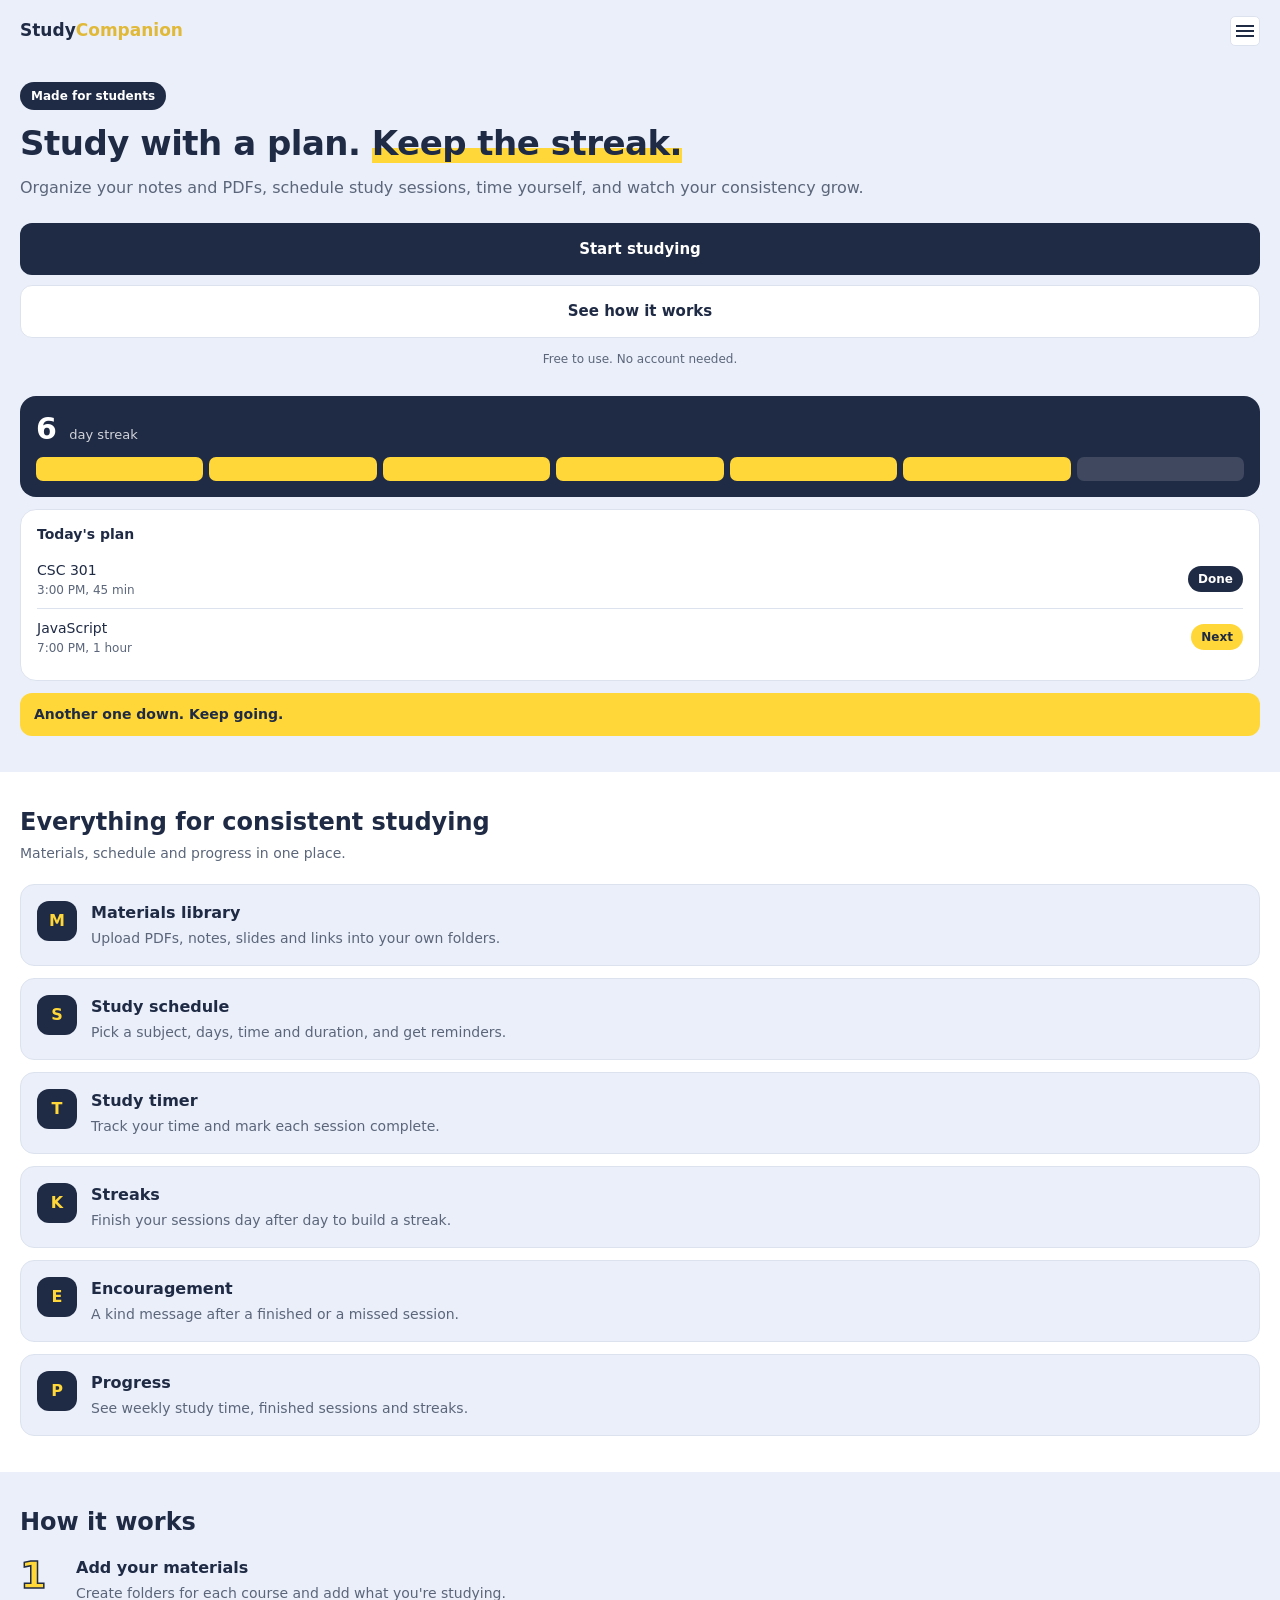
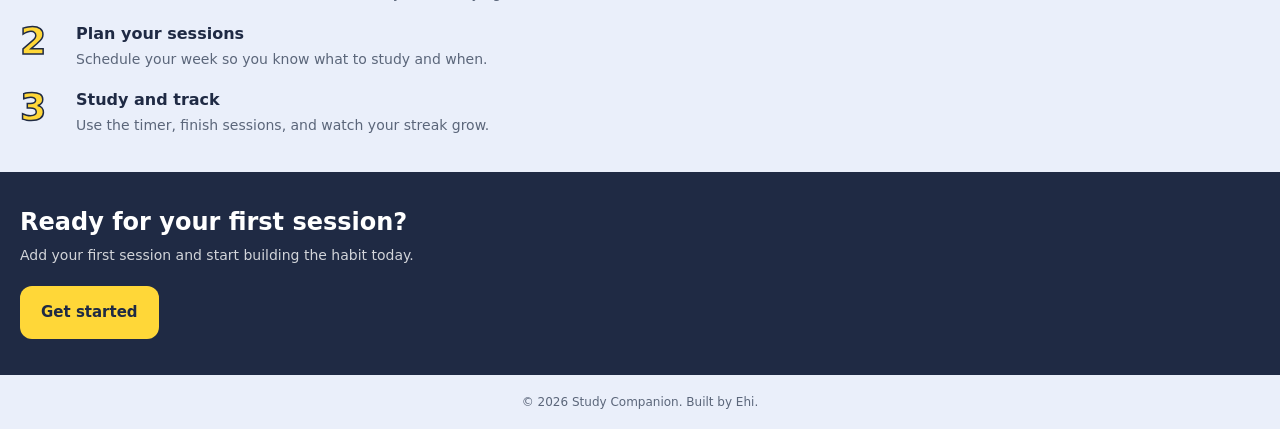
==== index.html @ 20755a12 "first commit" ====
<!DOCTYPE html>
<html lang="en">
<head>
  <meta charset="UTF-8">
  <meta name="viewport" content="width=device-width, initial-scale=1">
  <title>Study Companion</title>
  <link rel="stylesheet" href="css/base.css">
  <link rel="stylesheet" href="css/layout.css">
  <link rel="stylesheet" href="css/components.css">
  <script src="js/menu.js" defer></script>
</head>
<body>

  <header class="header">
  <a href="index.html" class="header__brand">Study<span class="header__brand-accent">Companion</span></a>

 <nav class="header__nav" id="header-nav">
    <a href="#features" class="header__link">Features</a>
    <a href="#how-it-works" class="header__link">How it works</a>
    <a href="dashboard.html" class="btn btn--primary">Get started</a>
  </nav>

  <button class="header__menu-btn" aria-label="Open menu" aria-expanded="false" aria-controls="nav">
    <span class="header__menu-bar"></span>
    <span class="header__menu-bar"></span>
    <span class="header__menu-bar"></span>
  </button>
</header>

<main>
      <!--Hero section-->
  <section class="hero">
    <p class="hero__eyebrow">Made for students</p>
    <h1 class="hero__title">Study with a plan. <span class="hero__title--accent"> Keep the streak.</span></h1>
    <p class="hero__lead">
      Organize your notes and PDFs, schedule study sessions,
      time yourself, and watch your consistency grow.
    </p>

    <div class="hero__actions">
      <a href="dashboard.html" class="btn btn--primary">Start studying</a>
      <a href="#how-it-works" class="btn btn--outline">See how it works</a>
    </div>

    <p class="hero__note">Free to use. No account needed.</p>

    <div class="hero__preview">
     <div class="streak-card">
        <p class="streak-card__count">
            6 <span class="streak-card__label">day streak</span>
        </p>
        <ul class="streak-card__days" aria-label="Studied 6 of the last 7 days">
            <li class="streak-card__day streak-card__day--hit"></li>
            <li class="streak-card__day streak-card__day--hit"></li>
            <li class="streak-card__day streak-card__day--hit"></li>
            <li class="streak-card__day streak-card__day--hit"></li>
            <li class="streak-card__day streak-card__day--hit"></li>
            <li class="streak-card__day streak-card__day--hit"></li>
            <li class="streak-card__day"></li>
        </ul>
</div>

      <div class="plan-card">
        <h2 class="plan-card__title">Today's plan</h2>
        <ul class="plan-card__list">
          <li class="plan-card__item">
            <div>
              <p class="plan-card__subject">CSC 301</p>
              <p class="plan-card__meta">3:00 PM, 45 min</p>
            </div>
            <span class="tag tag--done">Done</span>
          </li>
          <li class="plan-card__item">
            <div>
              <p class="plan-card__subject">JavaScript</p>
              <p class="plan-card__meta">7:00 PM, 1 hour</p>
            </div>
            <span class="tag tag--next">Next</span>
          </li>
        </ul>
      </div>

      <p class="hero__paragraph">Another one down. Keep going.</p>
    </div>
  </section>

  <!--Features section-->
<section class="features" id="features">
      <h2 class="features__title">Everything for consistent studying</h2>
      <p class="features__subtitle">
        Materials, schedule and progress in one place.
      </p>

      <ul class="features__list">
        <li class="feature-card">
          <span class="feature-card__icon">M</span>
          <div class="feature-card__body">
            <h3 class="feature-card__title">Materials library</h3>
            <p class="feature-card__text">
              Upload PDFs, notes, slides and links into your own folders.
            </p>
          </div>
        </li>

        <li class="feature-card">
          <span class="feature-card__icon">S</span>
          <div class="feature-card__body">
            <h3 class="feature-card__title">Study schedule</h3>
            <p class="feature-card__text">
              Pick a subject, days, time and duration, and get reminders.
            </p>
          </div>
        </li>

        <li class="feature-card">
          <span class="feature-card__icon">T</span>
          <div class="feature-card__body">
            <h3 class="feature-card__title">Study timer</h3>
            <p class="feature-card__text">
              Track your time and mark each session complete.
            </p>
          </div>
        </li>

        <li class="feature-card">
          <span class="feature-card__icon">K</span>
          <div class="feature-card__body">
            <h3 class="feature-card__title">Streaks</h3>
            <p class="feature-card__text">
              Finish your sessions day after day to build a streak.
            </p>
          </div>
        </li>

        <li class="feature-card">
          <span class="feature-card__icon">E</span>
          <div class="feature-card__body">
            <h3 class="feature-card__title">Encouragement</h3>
            <p class="feature-card__text">
              A kind message after a finished or a missed session.
            </p>
          </div>
        </li>

        <li class="feature-card">
          <span class="feature-card__icon">P</span>
          <div class="feature-card__body">
            <h3 class="feature-card__title">Progress</h3>
            <p class="feature-card__text">
              See weekly study time, finished sessions and streaks.
            </p>
          </div>
        </li>
      </ul>
    </section>

      <!--How it works section-->
    <section class="steps" id="how-it-works">
      <h2 class="steps__title">How it works</h2>

      <ol class="steps__list">
        <li class="step">
          <span class="step__number">1</span>
          <div class="step__body">
            <h3 class="step__title">Add your materials</h3>
            <p class="step__text">
              Create folders for each course and add what you're studying.
            </p>
          </div>
        </li>

        <li class="step">
          <span class="step__number">2</span>
          <div class="step__body">
            <h3 class="step__title">Plan your sessions</h3>
            <p class="step__text">
              Schedule your week so you know what to study and when.
            </p>
          </div>
        </li>

        <li class="step">
          <span class="step__number">3</span>
          <div class="step__body">
            <h3 class="step__title">Study and track</h3>
            <p class="step__text">
              Use the timer, finish sessions, and watch your streak grow.
            </p>
          </div>
        </li>
      </ol>
    </section>
     
    <!--CTA section-->
    <section class="cta-band">
      <h2 class="cta-band__title">Ready for your first session?</h2>
      <p class="cta-band__text">
         Add your first session and start building the habit today.
      </p>
      <a href="dashboard.html" class="btn btn--highlight">Get started</a>
    </section>
  </main>

    <!--Footer section-->
  <footer class="footer">
    <p class="footer__text">
     © 2026 Study Companion. Built by Ehi.
    </p>
  </footer>

</body>
</html>
---- css/base.css ----
/* Colors */
:root {
  --ink: #1F2A44;
  --paper: #eaeffa;
  --card: #FFFFFF;
  --slate: #5B667A;
  --line: #DDE3EE;
  --highlight: #dfb018db;
  --gold-soft: #ffd738;
  --mint: #2FA67A;
  --mint-soft: #E2F4EC;
  --rose: #D9604F;
  --rose-soft: #FBE6E2;
  --sky: #3E7BD6;
  --sky-soft: #E1ECFB;
  --white: #fff;
}

/* Resets */
*,
*::before,
*::after {
  margin: 0;
  padding: 0;
  box-sizing: inherit;
}

html {
  box-sizing: border-box;
  font-size: 62.5%;
  scroll-behavior: smooth;
}

body {
  font-family: "Segoe UI", system-ui, -apple-system, sans-serif;
  font-size: 1.6rem;
  line-height: 1.5;
  background-color: var(--paper);
  color: var(--ink);
}

a {
  color: inherit;
  text-decoration: none;
}

ul,
ol {
  list-style: none;
}

button {
  font: inherit;
  color: inherit;
  cursor: pointer;
  border: 0;
  background: none;
}

:focus-visible {
  outline: 3px solid var(--sky);
  outline-offset: 2px;
}
---- css/layout.css ----
/* Header */
.header {
  display: flex;
  align-items: center;
  justify-content: space-between;
  padding: 1.6rem 2rem;
  position: relative;
}

.header__brand {
  font-size: 1.7rem;
  font-weight: 800;
}

.header__brand-accent {
  color: var(--highlight);
}

.header__nav{
  display: flex;
  flex-direction: column;
  position: absolute;
  top: 100%;
  left: 0;
  right: 0;
  z-index: 10;
  flex-direction: column;
  gap: .5rem;
  padding: 1.2rem 2rem 2rem;
  background-color: var(--card);
  border-bottom: 1px solid var(--line);
  text-align: center;

  /* hidden state */
  opacity: 0;
  visibility: hidden;
  transform: translateY(-1rem);
  transition: opacity 0.25s ease, transform 0.25s ease, visibility 0.25s ease;
}

.header__nav--open{
  opacity: 1;
  visibility: visible;
  transform: translateY(0)
}

.header__link {
  padding: .5rem 0;
  font-size: 1.5rem;
  color: var(--slate);
}

.header__menu-btn {
  width: 3rem;
  height: 3rem;
  display: flex;
  flex-direction: column;
  align-items: center;
  justify-content: center;
  gap: 0.3rem;
  background-color: var(--card);
  border: 1px solid var(--line);
  border-radius: .5rem;
}

.header__menu-bar {
  width: 1.8rem;
  height: 2px;
  background-color: var(--ink);
  transition: transform 0.25s ease, opacity 0.2s ease;
}

.header__menu-btn--open .header__menu-bar:nth-child(1) {
  transform: translateY(calc(0.4rem + 2px)) rotate(42deg);
}

.header__menu-btn--open .header__menu-bar:nth-child(2) {
  opacity: 0;
}

.header__menu-btn--open .header__menu-bar:nth-child(3) {
  transform: translateY(calc(-0.2rem - 2.5px)) rotate(-45deg);
}

/* Hero */
.hero {
  padding: 2rem 2rem 3.6rem;
}

.hero__eyebrow {
  display: inline-block;
  font-size: 1.2rem;
  font-weight: 700;
  color: var(--white);
  background-color: var(--ink);
  padding: 0.5rem 1.1rem;
  border-radius: 99.9rem;
  margin-bottom: 1.4rem;
}

.hero__title {
  font-size: 3.4rem;
  font-weight: 800;
  line-height: 1.12;
  letter-spacing: -0.05rem;
}

.hero__title--accent {
  background: linear-gradient(transparent 62%, var(--gold-soft) 62%);
}

.hero__lead {
  font-size: 1.6rem;
  line-height: 1.55;
  color: var(--slate);
  margin: 1.4rem 0 2.2rem;
}

.hero__actions {
  display: flex;
  flex-direction: column;
  gap: 1rem;
}

.hero__note {
  margin-top: 1.2rem;
  font-size: 1.2rem;
  color: var(--slate);
  text-align: center;
}

.hero__preview {
  margin-top: 2.8rem;
  display: flex;
  flex-direction: column;
  gap: 1.2rem;
}

/* Features */
.features {
  padding: 3.6rem 2rem;
  background-color: var(--card);
}

.features__title,
.steps__title,
.cta-band__title {
  font-size: 2.4rem;
  font-weight: 800;
  line-height: 1.2;
}

.features__subtitle {
  margin-top: 0.6rem;
  font-size: 1.4rem;
  color: var(--slate);
}

.features__list {
  margin-top: 2rem;
  display: grid;
  grid-template-columns: 1fr;
  gap: 1.2rem;
}

/* Steps */
.steps {
  padding: 3.6rem 2rem;
}

.steps__list {
  margin-top: 2rem;
  display: flex;
  flex-direction: column;
  gap: 1.8rem;
}

/* CTA band */
.cta-band {
  padding: 3.6rem 2rem;
  background-color: var(--ink);
  color: var(--white);
}

.cta-band__text {
  margin: 0.8rem 0 2rem;
  font-size: 1.4rem;
  opacity: 0.8;
}

/* Footer */
.footer {
  padding: 1.8rem 2rem;
  text-align: center;
}

.footer__text {
  font-size: 1.2rem;
  color: var(--slate);
}
---- css/components.css ----
/* Btn */
.btn {
  display: inline-block;
  padding: 1.4rem 2rem;
  font-size: 1.5rem;
  font-weight: 700;
  text-align: center;
  border: 1px solid transparent;
  border-radius: 1.2rem;
  transition: opacity 0.15s;
}

.btn:hover {
  opacity: 0.88;
}

.btn--primary {
  background-color: var(--ink);
  color: #fff;
}

.btn--outline {
  background-color: var(--card);
  color: var(--ink);
  border-color: var(--line);
}

.btn--highlight {
  background-color: var(--gold-soft);
  color: var(--ink);
}

/* Streak card */
.streak-card {
  padding: 1.6rem;
  background-color: var(--ink);
  color: #fff;
  border-radius: 1.6rem;
}

.streak-card__count {
  font-size: 3rem;
  font-weight: 800;
  line-height: 1.1;
}

.streak-card__label {
  margin-left: 0.2rem;
  font-size: 1.3rem;
  font-weight: 400;
  opacity: 0.8;
}

.streak-card__days {
  display: flex;
  gap: 0.6rem;
  margin-top: 1.2rem;
}

.streak-card__day {
  flex: 1;
  height: 2.4rem;
  border-radius: 0.7rem;
  background-color: rgba(255, 255, 255, 0.14);
}

.streak-card__day--hit {
  background-color: var(--gold-soft);
}

/* Plain card */
.plan-card {
  padding: 1.4rem 1.6rem;
  background-color: var(--card);
  border: 1px solid var(--line);
  border-radius: 1.6rem;
}

.plan-card__title {
  margin-bottom: 0.6rem;
  font-size: 1.4rem;
}

.plan-card__item {
  display: flex;
  align-items: center;
  justify-content: space-between;
  padding: 0.9rem 0;
  border-bottom: 1px solid var(--line);
}

.plan-card__item:last-child {
  border-bottom: 0;
}

.plan-card__subject {
  font-size: 1.4rem;
}

.plan-card__meta {
  font-size: 1.2rem;
  color: var(--slate);
}

/* Tag */
.tag {
  font-size: 1.2rem;
  font-weight: 600;
  padding: 0.4rem 1rem;
  border-radius: 99.9rem;
}

.tag--done {
  color: var(--white);
  background-color: var(--ink);
}

.tag--next {
  background-color: var(--gold-soft);
  color: var(--ink);
}


/* hero paragraph */
.hero__paragraph {
  padding: 1.1rem 1.4rem;
  font-size: 1.4rem;
  font-weight: 600;
  background-color: var(--gold-soft);
  border-radius: 1.2rem;
}

/* Feature card */
.feature-card {
  display: grid;
  grid-template-columns: 4rem 1fr;
  gap: 1.4rem;
  padding: 1.6rem;
  background-color: var(--paper);
  border: 1px solid var(--line);
  border-radius: 1.4rem;
}

.feature-card__icon {
  width: 4rem;
  height: 4rem;
  display: grid;
  place-items: center;
  font-weight: 800;
  color: var(--gold-soft);
  background-color: var(--ink);
  border-radius: 1.2rem;
}

.feature-card__title {
  margin-bottom: 0.3rem;
  font-size: 1.6rem;
}

.feature-card__text {
  font-size: 1.4rem;
  line-height: 1.5;
  color: var(--slate);
}

/* Step */
.step {
  display: grid;
  grid-template-columns: 4.4rem 1fr;
  gap: 1.2rem;
}

.step__number {
  font-size: 3.8rem;
  font-weight: 800;
  line-height: 1;
  color: var(--gold-soft);
  -webkit-text-stroke: 1.5px var(--ink);
}

.step__title {
  margin-bottom: 0.3rem;
  font-size: 1.6rem;
}

.step__text {
  font-size: 1.4rem;
  line-height: 1.5;
  color: var(--slate);
}
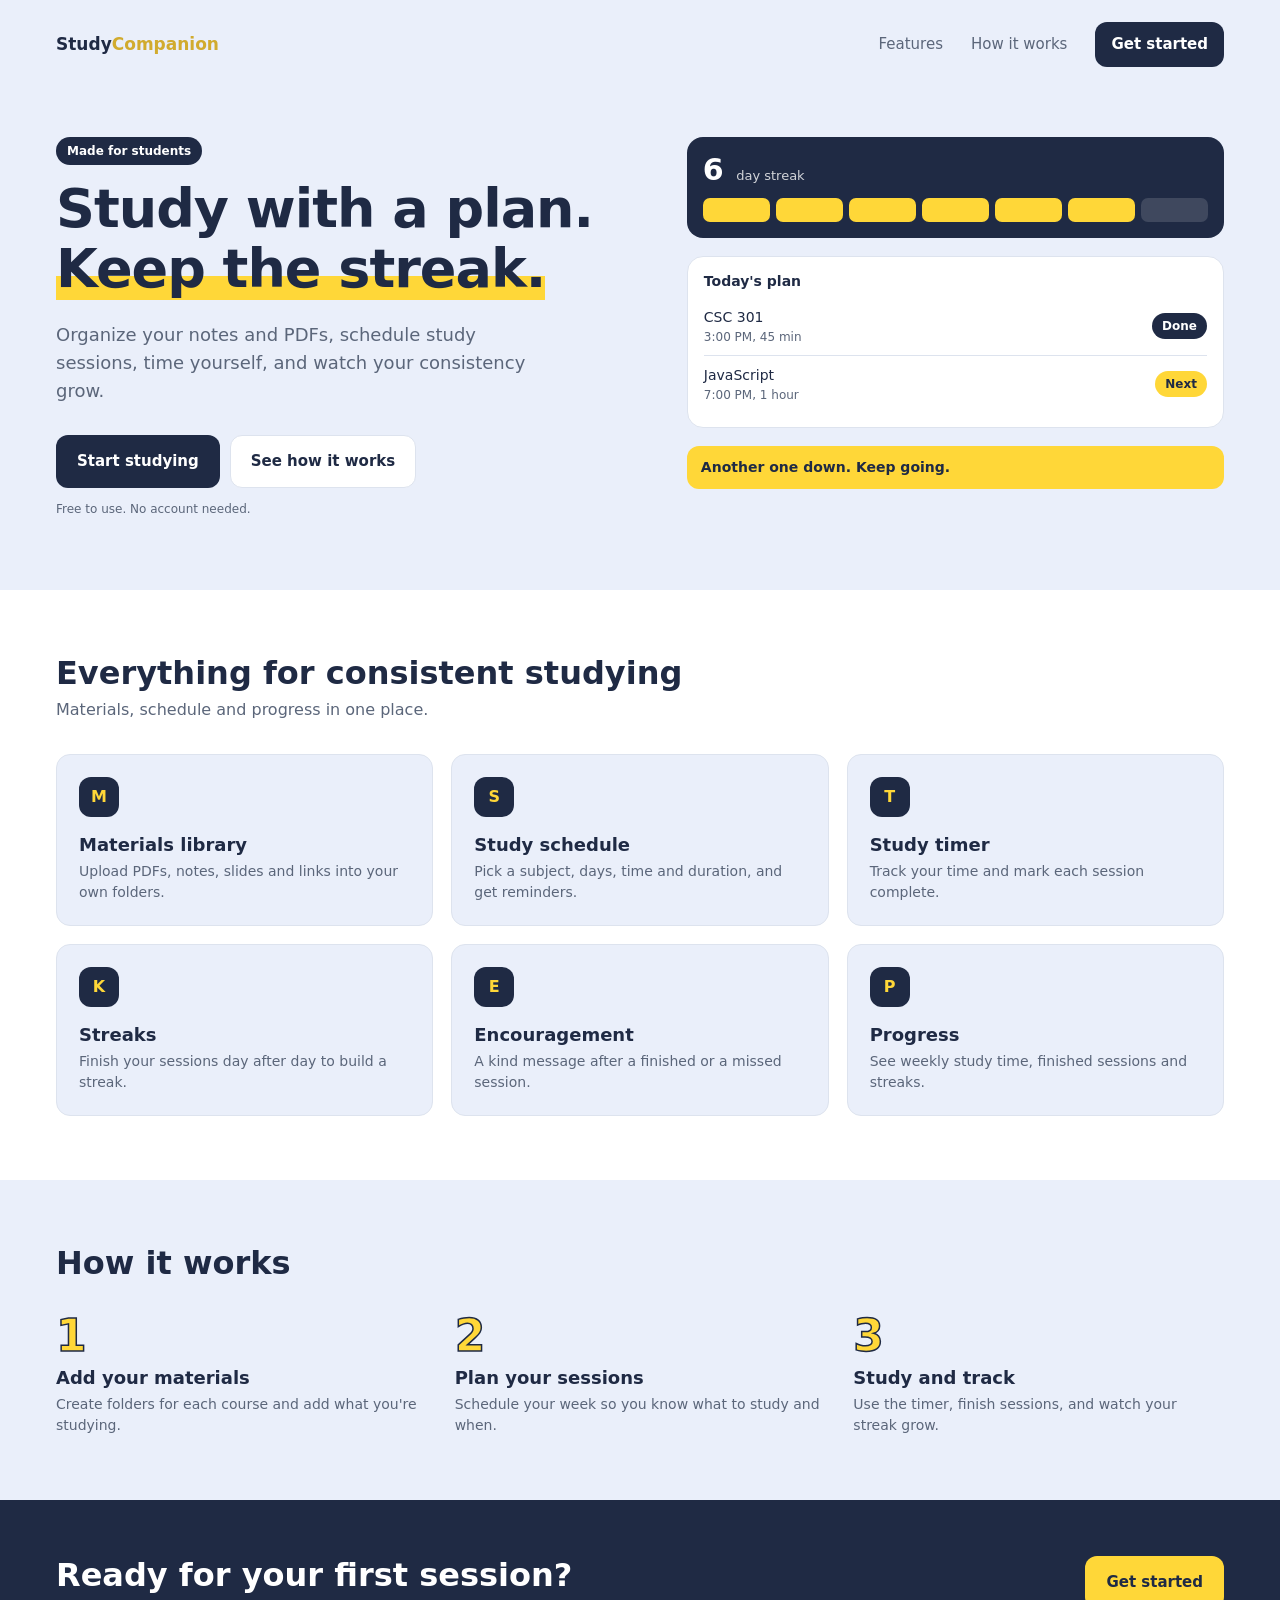
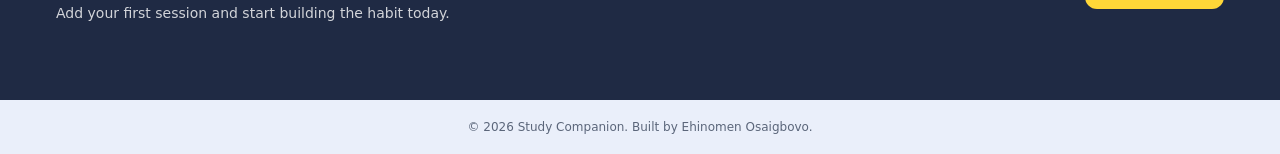
==== commit 030ec576: "mobile & desktop view & js functionalities" ====
--- a/index.html
+++ b/index.html
@@ -27,6 +27,8 @@
   </button>
 </header>
 
+<div class="overlay"></div>
+
 <main>
       <!--Hero section-->
   <section class="hero">
@@ -46,19 +48,19 @@
 
     <div class="hero__preview">
      <div class="streak-card">
-        <p class="streak-card__count">
-            6 <span class="streak-card__label">day streak</span>
-        </p>
-        <ul class="streak-card__days" aria-label="Studied 6 of the last 7 days">
-            <li class="streak-card__day streak-card__day--hit"></li>
-            <li class="streak-card__day streak-card__day--hit"></li>
-            <li class="streak-card__day streak-card__day--hit"></li>
-            <li class="streak-card__day streak-card__day--hit"></li>
-            <li class="streak-card__day streak-card__day--hit"></li>
-            <li class="streak-card__day streak-card__day--hit"></li>
-            <li class="streak-card__day"></li>
-        </ul>
-</div>
+            <p class="streak-card__count">
+                6 <span class="streak-card__label">day streak</span>
+            </p>
+            <ul class="streak-card__days" aria-label="Studied 6 of the last 7 days">
+                <li class="streak-card__day streak-card__day--hit"></li>
+                <li class="streak-card__day streak-card__day--hit"></li>
+                <li class="streak-card__day streak-card__day--hit"></li>
+                <li class="streak-card__day streak-card__day--hit"></li>
+                <li class="streak-card__day streak-card__day--hit"></li>
+                <li class="streak-card__day streak-card__day--hit"></li>
+                <li class="streak-card__day"></li>
+            </ul>
+     </div>
 
       <div class="plan-card">
         <h2 class="plan-card__title">Today's plan</h2>
@@ -204,7 +206,7 @@
     <!--Footer section-->
   <footer class="footer">
     <p class="footer__text">
-     © 2026 Study Companion. Built by Ehi.
+     © 2026 Study Companion. Built by Ehinomen Osaigbovo.
     </p>
   </footer>
 
--- a/css/base.css
+++ b/css/base.css
@@ -1,11 +1,11 @@
-/* Colors */
 :root {
+    /* Colors */
   --ink: #1F2A44;
   --paper: #eaeffa;
   --card: #FFFFFF;
   --slate: #5B667A;
   --line: #DDE3EE;
-  --highlight: #dfb018db;
+  --highlight: #cda00cdb;
   --gold-soft: #ffd738;
   --mint: #2FA67A;
   --mint-soft: #E2F4EC;
@@ -14,6 +14,7 @@
   --sky: #3E7BD6;
   --sky-soft: #E1ECFB;
   --white: #fff;
+
 }
 
 /* Resets */
--- a/css/layout.css
+++ b/css/layout.css
@@ -5,6 +5,7 @@
   justify-content: space-between;
   padding: 1.6rem 2rem;
   position: relative;
+    z-index: 20;
 }
 
 .header__brand {
@@ -26,15 +27,17 @@
   z-index: 10;
   flex-direction: column;
   gap: .5rem;
-  padding: 1.2rem 2rem 2rem;
-  background-color: var(--card);
+  padding: 1.2rem 2rem 2.4rem;
+  background-color: var(--gold-soft);
   border-bottom: 1px solid var(--line);
   text-align: center;
+  border-radius: 0 0 1.6rem 1.6rem;
+
 
   /* hidden state */
   opacity: 0;
   visibility: hidden;
-  transform: translateY(-1rem);
+  transform: translateY(-3rem);
   transition: opacity 0.25s ease, transform 0.25s ease, visibility 0.25s ease;
 }
 
@@ -48,6 +51,11 @@
   padding: .5rem 0;
   font-size: 1.5rem;
   color: var(--slate);
+  cursor: pointer;
+}
+
+.header__nav .btn{
+    padding: 1rem 1.5rem;
 }
 
 .header__menu-btn {
@@ -80,6 +88,23 @@
 
 .header__menu-btn--open .header__menu-bar:nth-child(3) {
   transform: translateY(calc(-0.2rem - 2.5px)) rotate(-45deg);
+}
+
+.overlay {
+  position: fixed;
+  inset: 0;
+  z-index: 5;
+  background-color: rgba(31, 42, 68, 0.25);
+  backdrop-filter: blur(5px);
+  -webkit-backdrop-filter: blur(5px);
+  opacity: 0;
+  visibility: hidden;
+  transition: opacity 0.25s ease, visibility 0.25s ease;
+}
+
+.overlay--visible {
+  opacity: 1;
+  visibility: visible;
 }
 
 /* Hero */
@@ -100,7 +125,7 @@
 
 .hero__title {
   font-size: 3.4rem;
-  font-weight: 800;
+  font-weight: 800; 
   line-height: 1.12;
   letter-spacing: -0.05rem;
 }
@@ -135,6 +160,7 @@
   flex-direction: column;
   gap: 1.2rem;
 }
+
 
 /* Features */
 .features {
@@ -197,4 +223,157 @@
 .footer__text {
   font-size: 1.2rem;
   color: var(--slate);
-}+}
+
+/* Reduced Motion */
+@media (prefers-reduced-motion: reduce) {
+  .header__menu-bar,
+  .header__nav,
+  .overlay {
+    transition: none;
+  }
+}
+
+/* Desktop */
+@media (min-width: 56.25em) {
+  .header {
+    padding: 2.2rem 5.6rem;
+  }
+
+  .header__menu-btn,
+  .overlay {
+    display: none;
+  }
+
+  .header__nav {
+    display: flex;
+    position: static;
+    flex-direction: row;
+    align-items: center;
+    gap: 2.8rem;
+    margin-left: auto;
+    padding: 0;
+    background-color: transparent;
+    border-bottom: 0;
+    border-radius: 0;
+    box-shadow: none;
+    opacity: 1;
+    visibility: visible;
+    transform: none;
+  }
+
+  .header__nav .btn {
+    background-color: var(--ink);
+    color: #fff;
+  }
+
+  .hero {
+    display: grid;
+    grid-template-columns: 1.1fr 1fr;
+    column-gap: 4rem;
+    align-items: start;
+    padding: 4.8rem 5.6rem 7.2rem;
+  }
+
+  .hero > * {
+    grid-column: 1;
+  }
+
+  .hero__eyebrow {
+    justify-self: start;
+  }
+
+  .hero__title {
+    font-size: 5.4rem;
+    letter-spacing: -0.1rem;
+  }
+
+  .hero__lead {
+    font-size: 1.8rem;
+    max-width: 48rem;
+    margin: 2.2rem 0 3rem;
+  }
+
+  .hero__actions {
+    flex-direction: row;
+  }
+
+  .hero__note {
+    text-align: left;
+  }
+
+  .hero__preview {
+    grid-column: 2;
+    grid-row: 1 / 6;
+    margin-top: 0;
+    gap: 1.8rem;
+  }
+
+  .features,
+  .steps {
+    padding: 6.4rem 5.6rem;
+  }
+
+  .features__title,
+  .steps__title,
+  .cta-band__title {
+    font-size: 3.2rem;
+  }
+
+  .features__subtitle {
+    font-size: 1.6rem;
+  }
+
+  .features__list {
+    grid-template-columns: repeat(3, 1fr);
+    gap: 1.8rem;
+    margin-top: 3.2rem;
+  }
+
+  .steps__list {
+    flex-direction: row;
+    gap: 2.8rem;
+    margin-top: 3.2rem;
+  }
+
+  .cta-band {
+    display: grid;
+    grid-template-columns: 1fr auto;
+    align-items: center;
+    column-gap: 3rem;
+    padding: 5.6rem;
+  }
+
+  .cta-band__title,
+  .cta-band__text {
+    grid-column: 1;
+  }
+
+  .cta-band .btn {
+    grid-column: 2;
+    grid-row: 1 / 3;
+    align-self: start;
+  }
+}
+
+/* @media (min-width: 900px) {
+  .feature-card {
+    grid-template-columns: 1fr;
+    padding: 2.2rem;
+  }
+
+  .step {
+    flex: 1;
+    grid-template-columns: 1fr;
+    gap: 0.6rem;
+  }
+
+  .step__number {
+    font-size: 4.4rem;
+  }
+
+  .step__title,
+  .feature-card__title {
+    font-size: 1.8rem;
+  }
+} */
--- a/css/components.css
+++ b/css/components.css
@@ -187,4 +187,28 @@
   font-size: 1.4rem;
   line-height: 1.5;
   color: var(--slate);
+}
+
+/* Desktop */
+@media (min-width: 56.25em) {
+  .feature-card {
+    grid-template-columns: 1fr;
+    align-content: start;
+    padding: 2.2rem;
+  }
+
+  .step {
+    flex: 1;
+    grid-template-columns: 1fr;
+    gap: 0.6rem;
+  }
+
+  .step__number {
+    font-size: 4.4rem;
+  }
+
+  .step__title,
+  .feature-card__title {
+    font-size: 1.8rem;
+  }
 }
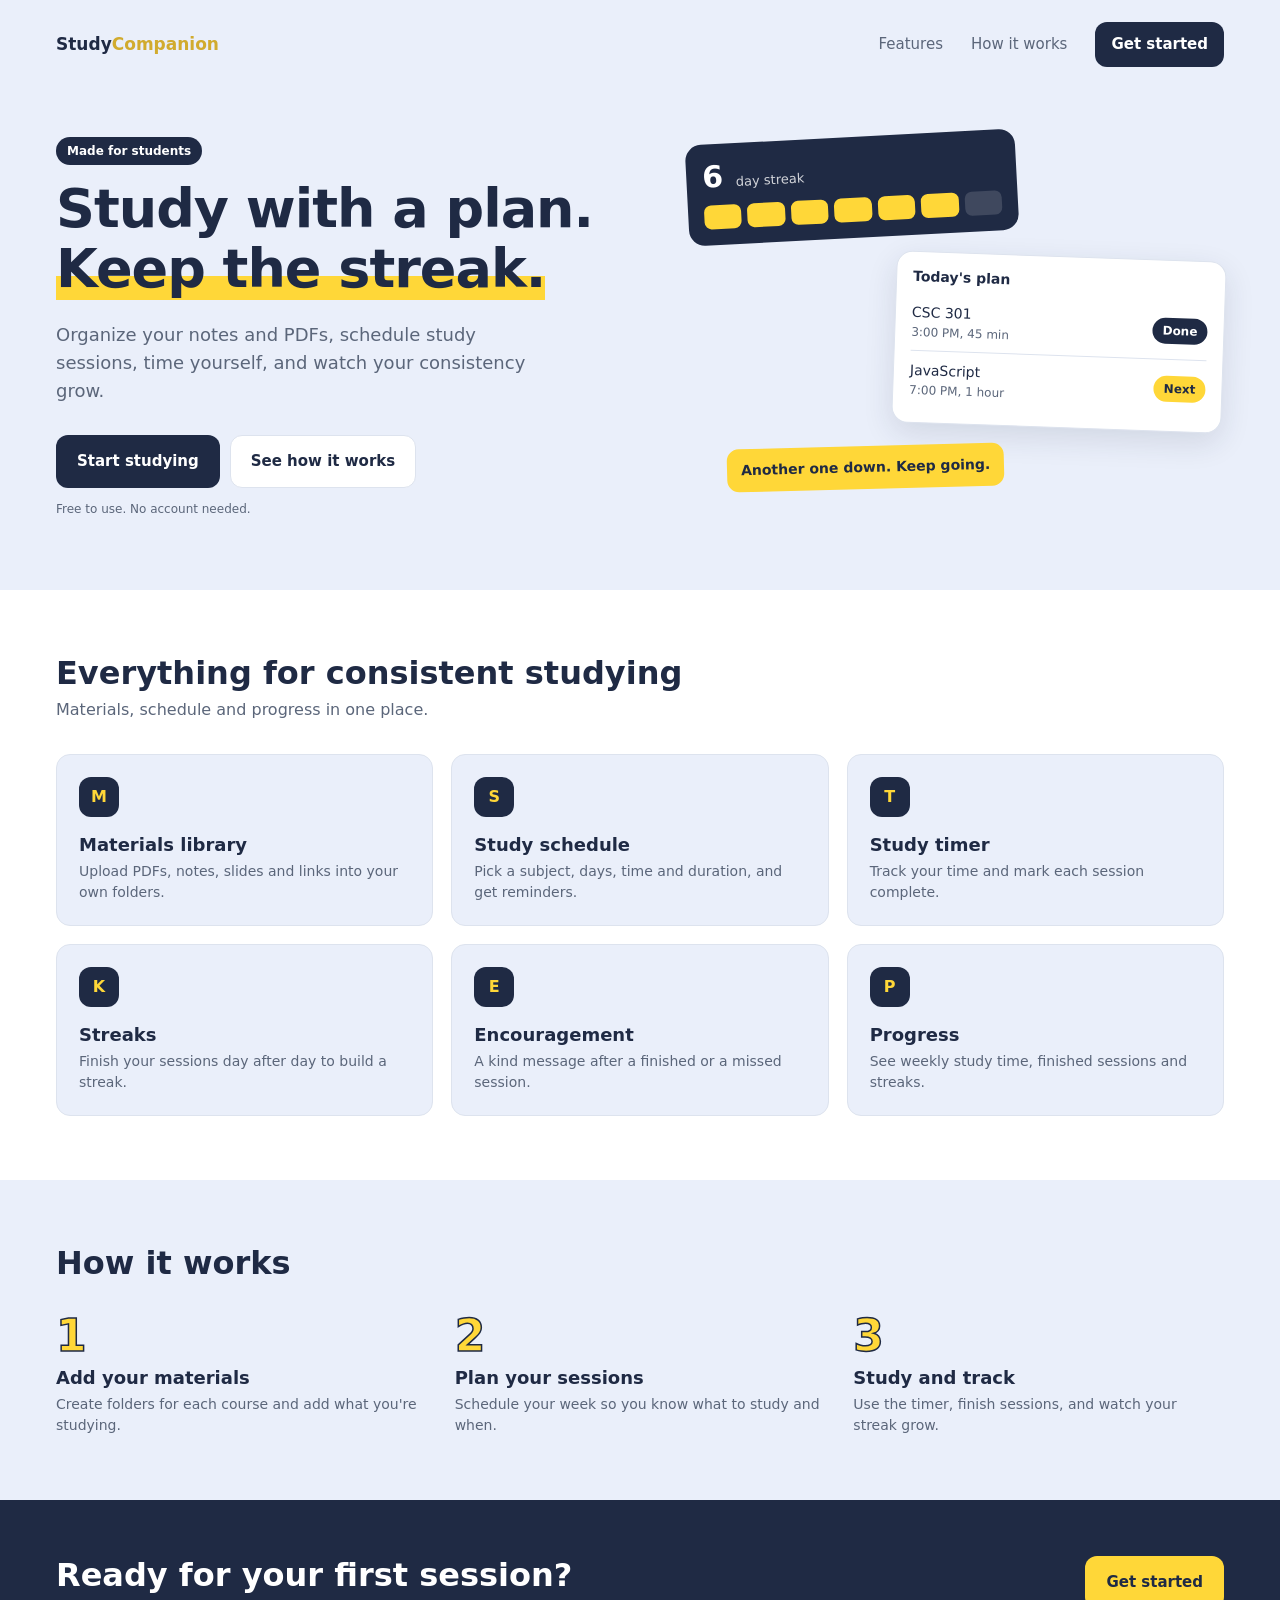
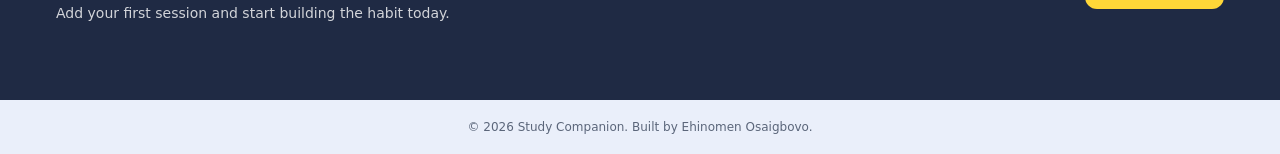
==== commit f7bc2870: "landing page for mobile & desktop" ====
--- a/index.html
+++ b/index.html
@@ -209,6 +209,5 @@
      © 2026 Study Companion. Built by Ehinomen Osaigbovo.
     </p>
   </footer>
-
 </body>
 </html>
--- a/css/layout.css
+++ b/css/layout.css
@@ -11,6 +11,7 @@
 .header__brand {
   font-size: 1.7rem;
   font-weight: 800;
+  transition: opacity 0.2s;
 }
 
 .header__brand-accent {
@@ -52,6 +53,17 @@
   font-size: 1.5rem;
   color: var(--slate);
   cursor: pointer;
+  transition: color 0.2s, background-size 0.25s ease;
+}
+
+@media (hover: hover) {
+  .header__brand:hover {
+    opacity: 0.8;
+  }
+
+  .header__link:hover {
+    color: var(--ink);
+  }
 }
 
 .header__nav .btn{
@@ -234,10 +246,16 @@
   }
 }
 
+
 /* Desktop */
+:root {
+  --gutter: max(5.6rem, calc((100% - 190rem) / 2));
+}
+
 @media (min-width: 56.25em) {
   .header {
-    padding: 2.2rem 5.6rem;
+   padding: 2.2rem var(--gutter)
+
   }
 
   .header__menu-btn,
@@ -267,12 +285,23 @@
     color: #fff;
   }
 
+  .header__link {
+  padding: 0.4rem 0;
+  background: linear-gradient(var(--highlight), var(--highlight)) no-repeat
+    0 100% / 0 0.3rem;
+}
+
+.header__link:hover {
+  background-size: 100% 0.3rem;
+}
+
   .hero {
     display: grid;
     grid-template-columns: 1.1fr 1fr;
     column-gap: 4rem;
     align-items: start;
-    padding: 4.8rem 5.6rem 7.2rem;
+    padding: 4.8rem var(--gutter) 7.2rem; 
+
   }
 
   .hero > * {
@@ -311,7 +340,7 @@
 
   .features,
   .steps {
-    padding: 6.4rem 5.6rem;
+   padding: 6.4rem var(--gutter); 
   }
 
   .features__title,
@@ -341,7 +370,7 @@
     grid-template-columns: 1fr auto;
     align-items: center;
     column-gap: 3rem;
-    padding: 5.6rem;
+   padding: 5.6rem var(--gutter);
   }
 
   .cta-band__title,
@@ -354,26 +383,8 @@
     grid-row: 1 / 3;
     align-self: start;
   }
-}
-
-/* @media (min-width: 900px) {
-  .feature-card {
-    grid-template-columns: 1fr;
-    padding: 2.2rem;
-  }
-
-  .step {
-    flex: 1;
-    grid-template-columns: 1fr;
-    gap: 0.6rem;
-  }
-
-  .step__number {
-    font-size: 4.4rem;
-  }
-
-  .step__title,
-  .feature-card__title {
-    font-size: 1.8rem;
-  }
-} */+  
+  .foooter{
+    padding: 2.2rem var(--gutter);
+  }
+}
--- a/css/components.css
+++ b/css/components.css
@@ -7,13 +7,19 @@
   text-align: center;
   border: 1px solid transparent;
   border-radius: 1.2rem;
-  transition: opacity 0.15s;
-}
-
-.btn:hover {
-  opacity: 0.88;
-}
-
+  transition: opacity 0.15s, transform 0.15s;
+}
+
+@media (hover: hover) {
+  .btn:hover {
+    opacity: 0.92;
+    transform: translateY(-2px);
+  }
+}
+
+.btn:active {
+  transform: translateY(0);
+}
 .btn--primary {
   background-color: var(--ink);
   color: #fff;
@@ -191,6 +197,25 @@
 
 /* Desktop */
 @media (min-width: 56.25em) {
+
+.hero__preview .streak-card {
+  width: 33rem;
+  transform: rotate(-3deg);
+}
+
+.hero__preview .plan-card {
+  width: 33rem;
+  align-self: flex-end;
+  transform: rotate(2deg);
+  box-shadow: 0 1rem 3rem rgba(31, 42, 68, 0.12);
+}
+
+.hero__preview .hero__paragraph {
+  align-self: flex-start;
+  margin-left: 4rem;
+  transform: rotate(-1.5deg);
+}
+
   .feature-card {
     grid-template-columns: 1fr;
     align-content: start;
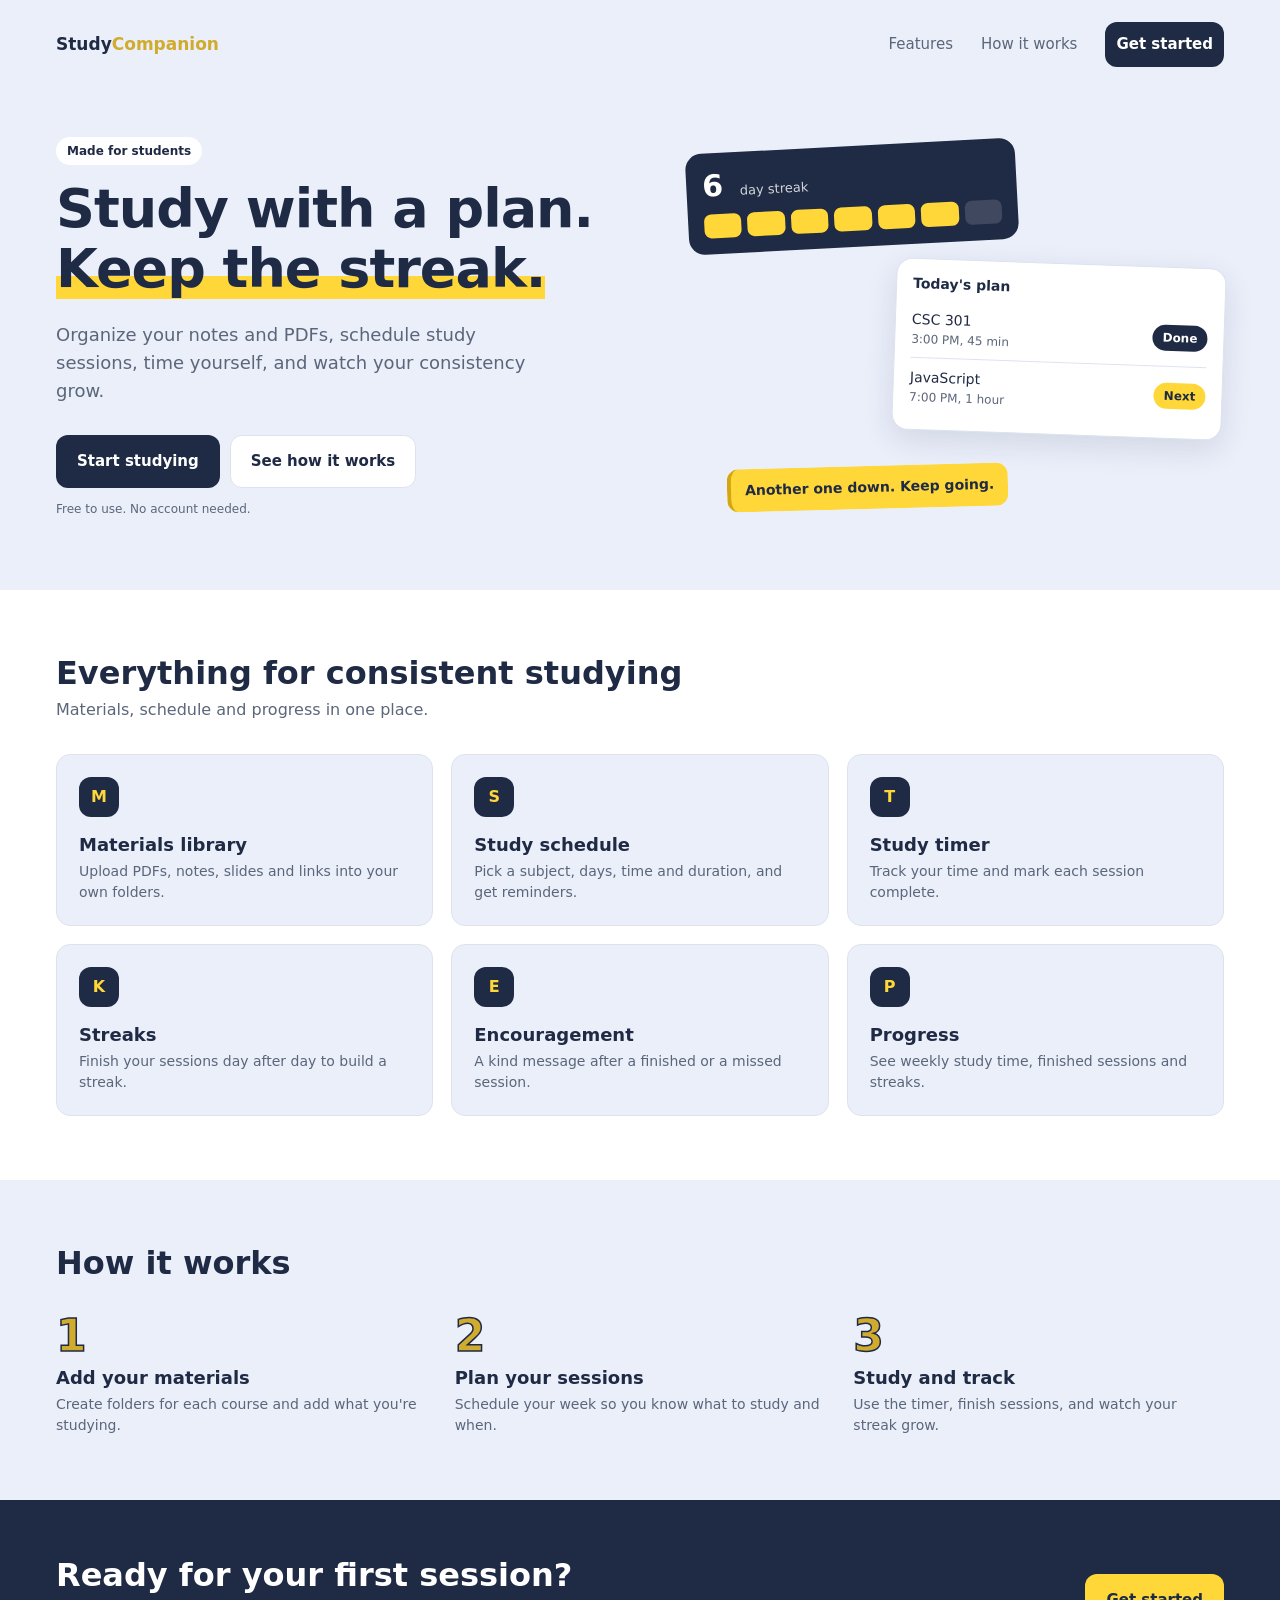
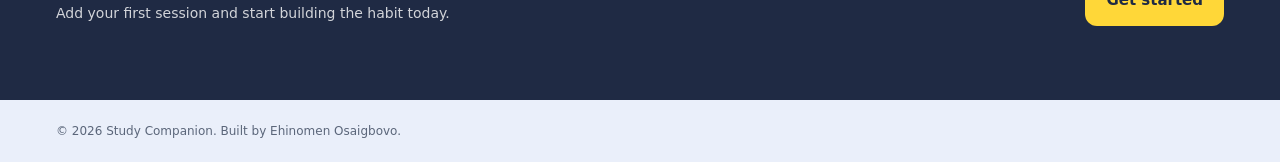
==== commit f39538bc: "Add dashboard page and split CSS into page files" ====
--- a/index.html
+++ b/index.html
@@ -7,6 +7,7 @@
   <link rel="stylesheet" href="css/base.css">
   <link rel="stylesheet" href="css/layout.css">
   <link rel="stylesheet" href="css/components.css">
+  <link rel="stylesheet" href="css/pages/landing.css">
   <script src="js/menu.js" defer></script>
 </head>
 <body>
@@ -82,7 +83,7 @@
         </ul>
       </div>
 
-      <p class="hero__paragraph">Another one down. Keep going.</p>
+      <p class="encouragement">Another one down. Keep going.</p>
     </div>
   </section>
 
--- a/css/layout.css
+++ b/css/layout.css
@@ -1,58 +1,61 @@
-/* Header */
+/* Shared page structure: header, navigation, menu button, blur overlay.
+   Used by every page. */
+
+
+/* ---------- Header ---------- */
 .header {
+  position: relative;
+  z-index: 20;
   display: flex;
   align-items: center;
   justify-content: space-between;
   padding: 1.6rem 2rem;
-  position: relative;
-    z-index: 20;
 }
 
 .header__brand {
   font-size: 1.7rem;
   font-weight: 800;
-  transition: opacity 0.2s;
 }
 
 .header__brand-accent {
   color: var(--highlight);
 }
 
-.header__nav{
+.header__nav {
   display: flex;
-  flex-direction: column;
   position: absolute;
   top: 100%;
   left: 0;
   right: 0;
   z-index: 10;
   flex-direction: column;
-  gap: .5rem;
+  gap: 0.4rem;
   padding: 1.2rem 2rem 2.4rem;
-  background-color: var(--gold-soft);
+  background-color: var(--card);
   border-bottom: 1px solid var(--line);
-  text-align: center;
   border-radius: 0 0 1.6rem 1.6rem;
-
-
-  /* hidden state */
+  box-shadow: 0 1.6rem 2.4rem rgba(31, 42, 68, 0.14);
+
   opacity: 0;
   visibility: hidden;
-  transform: translateY(-3rem);
+  transform: translateY(-1rem);
   transition: opacity 0.25s ease, transform 0.25s ease, visibility 0.25s ease;
 }
 
-.header__nav--open{
+.header__nav--open {
   opacity: 1;
   visibility: visible;
-  transform: translateY(0)
+  transform: translateY(0);
+}
+
+.header__brand {
+  transition: opacity 0.2s;
 }
 
 .header__link {
-  padding: .5rem 0;
+  padding: 1rem 0;
   font-size: 1.5rem;
   color: var(--slate);
-  cursor: pointer;
   transition: color 0.2s, background-size 0.25s ease;
 }
 
@@ -66,32 +69,54 @@
   }
 }
 
-.header__nav .btn{
-    padding: 1rem 1.5rem;
+/* The page you are on: darker text with a yellow underline */
+.header__link--active {
+  color: var(--ink);
+  font-weight: 700;
+  text-decoration: underline;
+  text-decoration-color: var(--highlight);
+  text-decoration-thickness: 0.3rem;
+  text-underline-offset: 0.4rem;
+}
+
+/* In the mobile dropdown, the button is yellow so it never
+   looks joined to the dark hero button underneath */
+.header__nav .btn {
+  background-color: var(--highlight);
+  color: var(--ink);
+  padding: 1rem;
 }
 
 .header__menu-btn {
-  width: 3rem;
-  height: 3rem;
-  display: flex;
-  flex-direction: column;
-  align-items: center;
-  justify-content: center;
-  gap: 0.3rem;
+  position: relative;
+  width: 4rem;
+  height: 4rem;
   background-color: var(--card);
   border: 1px solid var(--line);
-  border-radius: .5rem;
+  border-radius: 1rem;
 }
 
 .header__menu-bar {
+  position: absolute;
+  top: 50%;
+  left: 50%;
   width: 1.8rem;
   height: 2px;
+  margin: -1px 0 0 -0.9rem;
   background-color: var(--ink);
   transition: transform 0.25s ease, opacity 0.2s ease;
 }
 
+.header__menu-bar:nth-child(1) {
+  transform: translateY(-0.6rem);
+}
+
+.header__menu-bar:nth-child(3) {
+  transform: translateY(0.6rem);
+}
+
 .header__menu-btn--open .header__menu-bar:nth-child(1) {
-  transform: translateY(calc(0.4rem + 2px)) rotate(42deg);
+  transform: rotate(45deg);
 }
 
 .header__menu-btn--open .header__menu-bar:nth-child(2) {
@@ -99,9 +124,10 @@
 }
 
 .header__menu-btn--open .header__menu-bar:nth-child(3) {
-  transform: translateY(calc(-0.2rem - 2.5px)) rotate(-45deg);
-}
-
+  transform: rotate(-45deg);
+}
+
+/* ---------- Overlay (blurs the page behind the open menu) ---------- */
 .overlay {
   position: fixed;
   inset: 0;
@@ -119,125 +145,7 @@
   visibility: visible;
 }
 
-/* Hero */
-.hero {
-  padding: 2rem 2rem 3.6rem;
-}
-
-.hero__eyebrow {
-  display: inline-block;
-  font-size: 1.2rem;
-  font-weight: 700;
-  color: var(--white);
-  background-color: var(--ink);
-  padding: 0.5rem 1.1rem;
-  border-radius: 99.9rem;
-  margin-bottom: 1.4rem;
-}
-
-.hero__title {
-  font-size: 3.4rem;
-  font-weight: 800; 
-  line-height: 1.12;
-  letter-spacing: -0.05rem;
-}
-
-.hero__title--accent {
-  background: linear-gradient(transparent 62%, var(--gold-soft) 62%);
-}
-
-.hero__lead {
-  font-size: 1.6rem;
-  line-height: 1.55;
-  color: var(--slate);
-  margin: 1.4rem 0 2.2rem;
-}
-
-.hero__actions {
-  display: flex;
-  flex-direction: column;
-  gap: 1rem;
-}
-
-.hero__note {
-  margin-top: 1.2rem;
-  font-size: 1.2rem;
-  color: var(--slate);
-  text-align: center;
-}
-
-.hero__preview {
-  margin-top: 2.8rem;
-  display: flex;
-  flex-direction: column;
-  gap: 1.2rem;
-}
-
-
-/* Features */
-.features {
-  padding: 3.6rem 2rem;
-  background-color: var(--card);
-}
-
-.features__title,
-.steps__title,
-.cta-band__title {
-  font-size: 2.4rem;
-  font-weight: 800;
-  line-height: 1.2;
-}
-
-.features__subtitle {
-  margin-top: 0.6rem;
-  font-size: 1.4rem;
-  color: var(--slate);
-}
-
-.features__list {
-  margin-top: 2rem;
-  display: grid;
-  grid-template-columns: 1fr;
-  gap: 1.2rem;
-}
-
-/* Steps */
-.steps {
-  padding: 3.6rem 2rem;
-}
-
-.steps__list {
-  margin-top: 2rem;
-  display: flex;
-  flex-direction: column;
-  gap: 1.8rem;
-}
-
-/* CTA band */
-.cta-band {
-  padding: 3.6rem 2rem;
-  background-color: var(--ink);
-  color: var(--white);
-}
-
-.cta-band__text {
-  margin: 0.8rem 0 2rem;
-  font-size: 1.4rem;
-  opacity: 0.8;
-}
-
-/* Footer */
-.footer {
-  padding: 1.8rem 2rem;
-  text-align: center;
-}
-
-.footer__text {
-  font-size: 1.2rem;
-  color: var(--slate);
-}
-
-/* Reduced Motion */
+/* ---------- Reduced motion ---------- */
 @media (prefers-reduced-motion: reduce) {
   .header__menu-bar,
   .header__nav,
@@ -246,16 +154,16 @@
   }
 }
 
-
-/* Desktop */
-:root {
-  --gutter: max(5.6rem, calc((100% - 190rem) / 2));
-}
-
+/* ---------- Desktop ---------- */
 @media (min-width: 56.25em) {
+  /* Side space: at least 5.6rem, but on wide screens it grows so the
+       content never gets wider than 120rem (1200px) */
+  :root {
+    --gutter: max(5.6rem, calc((100% - 120rem) / 2));
+  }
+
   .header {
-   padding: 2.2rem var(--gutter)
-
+    padding: 2.2rem var(--gutter);
   }
 
   .header__menu-btn,
@@ -285,106 +193,19 @@
     color: #fff;
   }
 
+  /* Yellow underline that slides in under a link on hover */
   .header__link {
-  padding: 0.4rem 0;
-  background: linear-gradient(var(--highlight), var(--highlight)) no-repeat
-    0 100% / 0 0.3rem;
-}
-
-.header__link:hover {
-  background-size: 100% 0.3rem;
-}
-
-  .hero {
-    display: grid;
-    grid-template-columns: 1.1fr 1fr;
-    column-gap: 4rem;
-    align-items: start;
-    padding: 4.8rem var(--gutter) 7.2rem; 
-
-  }
-
-  .hero > * {
-    grid-column: 1;
-  }
-
-  .hero__eyebrow {
-    justify-self: start;
-  }
-
-  .hero__title {
-    font-size: 5.4rem;
-    letter-spacing: -0.1rem;
-  }
-
-  .hero__lead {
-    font-size: 1.8rem;
-    max-width: 48rem;
-    margin: 2.2rem 0 3rem;
-  }
-
-  .hero__actions {
-    flex-direction: row;
-  }
-
-  .hero__note {
-    text-align: left;
-  }
-
-  .hero__preview {
-    grid-column: 2;
-    grid-row: 1 / 6;
-    margin-top: 0;
-    gap: 1.8rem;
-  }
-
-  .features,
-  .steps {
-   padding: 6.4rem var(--gutter); 
-  }
-
-  .features__title,
-  .steps__title,
-  .cta-band__title {
-    font-size: 3.2rem;
-  }
-
-  .features__subtitle {
-    font-size: 1.6rem;
-  }
-
-  .features__list {
-    grid-template-columns: repeat(3, 1fr);
-    gap: 1.8rem;
-    margin-top: 3.2rem;
-  }
-
-  .steps__list {
-    flex-direction: row;
-    gap: 2.8rem;
-    margin-top: 3.2rem;
-  }
-
-  .cta-band {
-    display: grid;
-    grid-template-columns: 1fr auto;
-    align-items: center;
-    column-gap: 3rem;
-   padding: 5.6rem var(--gutter);
-  }
-
-  .cta-band__title,
-  .cta-band__text {
-    grid-column: 1;
-  }
-
-  .cta-band .btn {
-    grid-column: 2;
-    grid-row: 1 / 3;
-    align-self: start;
-  }
-  
-  .foooter{
-    padding: 2.2rem var(--gutter);
-  }
-}
+    padding: 0.4rem 0;
+    background: linear-gradient(var(--highlight), var(--highlight)) no-repeat
+      0 100% / 0 0.3rem;
+  }
+
+  .header__link:hover,
+  .header__link--active {
+    background-size: 100% 0.3rem;
+  }
+
+  .header__link--active {
+    text-decoration: none;
+  }
+}
--- a/css/components.css
+++ b/css/components.css
@@ -1,4 +1,8 @@
-/* Btn */
+/* Shared components: buttons, tags, streak card, encouragement.
+   Used by more than one page. A style goes here once a second page needs it. */
+
+
+/* ---------- Button ---------- */
 .btn {
   display: inline-block;
   padding: 1.4rem 2rem;
@@ -10,6 +14,7 @@
   transition: opacity 0.15s, transform 0.15s;
 }
 
+/* Hover only on devices that really have a mouse */
 @media (hover: hover) {
   .btn:hover {
     opacity: 0.92;
@@ -20,6 +25,7 @@
 .btn:active {
   transform: translateY(0);
 }
+
 .btn--primary {
   background-color: var(--ink);
   color: #fff;
@@ -36,7 +42,31 @@
   color: var(--ink);
 }
 
-/* Streak card */
+.btn--small {
+  padding: 0.2rem 1.2rem;
+  font-size: 1.3rem;
+  border-radius: 99.9rem;
+}
+
+/* ---------- Tag ---------- */
+.tag {
+  font-size: 1.2rem;
+  font-weight: 600;
+  padding: 0.4rem 1rem;
+  border-radius: 99.9rem;
+}
+
+.tag--done {
+  background-color: var(--ink);
+  color: var(--white);
+}
+
+.tag--next {
+  background-color: var(--gold-soft);
+  color: var(--ink);
+}
+
+/* ---------- Streak card ---------- */
 .streak-card {
   padding: 1.6rem;
   background-color: var(--ink);
@@ -51,7 +81,7 @@
 }
 
 .streak-card__label {
-  margin-left: 0.2rem;
+  margin-left: 0.6rem;
   font-size: 1.3rem;
   font-weight: 400;
   opacity: 0.8;
@@ -74,166 +104,65 @@
   background-color: var(--gold-soft);
 }
 
-/* Plain card */
-.plan-card {
-  padding: 1.4rem 1.6rem;
-  background-color: var(--card);
-  border: 1px solid var(--line);
-  border-radius: 1.6rem;
+/* Streak card extras (used on the dashboard) */
+.streak-card__top {
+  display: flex;
+  align-items: baseline;
+  justify-content: space-between;
 }
 
-.plan-card__title {
-  margin-bottom: 0.6rem;
-  font-size: 1.4rem;
+.streak-card__week {
+  font-size: 1.2rem;
+  opacity: 0.8;
 }
 
-.plan-card__item {
+.streak-card__names {
   display: flex;
-  align-items: center;
-  justify-content: space-between;
-  padding: 0.9rem 0;
-  border-bottom: 1px solid var(--line);
+  gap: 0.6rem;
+  margin-top: 1.4rem;
+  font-size: 1.1rem;
+  text-align: center;
 }
 
-.plan-card__item:last-child {
-  border-bottom: 0;
+.streak-card__names li {
+  flex: 1;
 }
 
-.plan-card__subject {
-  font-size: 1.4rem;
+.streak-card__names + .streak-card__days {
+  margin-top: 0.5rem;
 }
 
-.plan-card__meta {
-  font-size: 1.2rem;
-  color: var(--slate);
+.streak-card__day--today {
+  background-color: transparent;
+  border: 2px dashed var(--highlight);
 }
 
-/* Tag */
-.tag {
-  font-size: 1.2rem;
-  font-weight: 600;
-  padding: 0.4rem 1rem;
-  border-radius: 99.9rem;
-}
-
-.tag--done {
-  color: var(--white);
-  background-color: var(--ink);
-}
-
-.tag--next {
-  background-color: var(--gold-soft);
-  color: var(--ink);
-}
-
-
-/* hero paragraph */
-.hero__paragraph {
+/* ---------- Encouragement ---------- */
+.encouragement {
   padding: 1.1rem 1.4rem;
   font-size: 1.4rem;
   font-weight: 600;
   background-color: var(--gold-soft);
+  border-left: 4px solid var(--highlight);
   border-radius: 1.2rem;
+  margin-top: 1.5rem;
 }
 
-/* Feature card */
-.feature-card {
-  display: grid;
-  grid-template-columns: 4rem 1fr;
-  gap: 1.4rem;
-  padding: 1.6rem;
-  background-color: var(--paper);
-  border: 1px solid var(--line);
-  border-radius: 1.4rem;
+/* Plain version (dashboard): just a yellow bar and text, no fill */
+.encouragement--plain {
+  padding: 0.4rem 0 0.4rem 1.2rem;
+  font-size: 1.3rem;
+  font-weight: 400;
+  line-height: 1.45;
+  background-color: transparent;
+  border-radius: 0;
 }
 
-.feature-card__icon {
-  width: 4rem;
-  height: 4rem;
-  display: grid;
-  place-items: center;
-  font-weight: 800;
-  color: var(--gold-soft);
-  background-color: var(--ink);
-  border-radius: 1.2rem;
-}
-
-.feature-card__title {
-  margin-bottom: 0.3rem;
-  font-size: 1.6rem;
-}
-
-.feature-card__text {
-  font-size: 1.4rem;
-  line-height: 1.5;
-  color: var(--slate);
-}
-
-/* Step */
-.step {
-  display: grid;
-  grid-template-columns: 4.4rem 1fr;
-  gap: 1.2rem;
-}
-
-.step__number {
-  font-size: 3.8rem;
-  font-weight: 800;
-  line-height: 1;
-  color: var(--gold-soft);
-  -webkit-text-stroke: 1.5px var(--ink);
-}
-
-.step__title {
-  margin-bottom: 0.3rem;
-  font-size: 1.6rem;
-}
-
-.step__text {
-  font-size: 1.4rem;
-  line-height: 1.5;
-  color: var(--slate);
-}
-
-/* Desktop */
+/* ---------- Desktop ---------- */
 @media (min-width: 56.25em) {
-
-.hero__preview .streak-card {
-  width: 33rem;
-  transform: rotate(-3deg);
-}
-
-.hero__preview .plan-card {
-  width: 33rem;
-  align-self: flex-end;
-  transform: rotate(2deg);
-  box-shadow: 0 1rem 3rem rgba(31, 42, 68, 0.12);
-}
-
-.hero__preview .hero__paragraph {
-  align-self: flex-start;
-  margin-left: 4rem;
-  transform: rotate(-1.5deg);
-}
-
-  .feature-card {
-    grid-template-columns: 1fr;
-    align-content: start;
-    padding: 2.2rem;
-  }
-
-  .step {
-    flex: 1;
-    grid-template-columns: 1fr;
-    gap: 0.6rem;
-  }
-
-  .step__number {
-    font-size: 4.4rem;
-  }
-
-  .step__title,
-  .feature-card__title {
-    font-size: 1.8rem;
+  .encouragement--plain {
+    padding-left: 1.4rem;
+    font-size: 1.4rem;
+    line-height: 1.5;
   }
 }
--- a/css/pages/landing.css
+++ b/css/pages/landing.css
@@ -0,0 +1,349 @@
+/* Landing page (index.html): hero, features, steps, call-to-action band, footer. */
+
+
+/* ---------- Hero ---------- */
+.hero {
+  padding: 2rem 2rem 3.6rem;
+}
+
+.hero__eyebrow {
+  display: inline-block;
+  font-size: 1.2rem;
+  font-weight: 700;
+  color: var(--ink);
+  background-color: var(--white);
+  padding: 0.5rem 1.1rem;
+  border-radius: 99.9rem;
+  margin-bottom: 1.4rem;
+}
+
+.hero__title {
+  font-size: 3.4rem;
+  font-weight: 800;
+  line-height: 1.12;
+  letter-spacing: -0.05rem;
+}
+
+.hero__title--accent {
+  display: inline-block;
+  background: linear-gradient(transparent 62%, var(--gold-soft) 62%);
+}
+
+.hero__lead {
+  font-size: 1.6rem;
+  line-height: 1.55;
+  color: var(--slate);
+  margin: 1.4rem 0 2.2rem;
+}
+
+.hero__actions {
+  display: flex;
+  flex-direction: column;
+  gap: 1rem;
+}
+
+.hero__note {
+  margin-top: 1.2rem;
+  font-size: 1.2rem;
+  color: var(--slate);
+  text-align: center;
+}
+
+.hero__preview {
+  margin-top: 2.8rem;
+  display: flex;
+  flex-direction: column;
+  gap: 1.2rem;
+}
+
+/* ---------- Features ---------- */
+.features {
+  padding: 3.6rem 2rem;
+  background-color: var(--card);
+}
+
+.features__title,
+.steps__title,
+.cta-band__title {
+  font-size: 2.4rem;
+  font-weight: 800;
+  line-height: 1.2;
+}
+
+.features__subtitle {
+  margin-top: 0.6rem;
+  font-size: 1.4rem;
+  color: var(--slate);
+}
+
+.features__list {
+  margin-top: 2rem;
+  display: grid;
+  grid-template-columns: 1fr;
+  gap: 1.2rem;
+}
+
+/* ---------- Steps ---------- */
+.steps {
+  padding: 3.6rem 2rem;
+}
+
+.steps__list {
+  margin-top: 2rem;
+  display: flex;
+  flex-direction: column;
+  gap: 1.8rem;
+}
+
+/* ---------- CTA band ---------- */
+.cta-band {
+  padding: 3.6rem 2rem;
+  background-color: var(--ink);
+  color: #fff;
+}
+
+.cta-band__text {
+  margin: 0.8rem 0 2rem;
+  font-size: 1.4rem;
+  opacity: 0.8;
+}
+
+/* ---------- Footer ---------- */
+.footer {
+  padding: 1.8rem 2rem;
+  text-align: center;
+}
+
+.footer__text {
+  font-size: 1.2rem;
+  color: var(--slate);
+}
+
+/* ---------- Plan card ---------- */
+.plan-card {
+  padding: 1.4rem 1.6rem;
+  background-color: var(--card);
+  border: 1px solid var(--line);
+  border-radius: 1.6rem;
+}
+
+.plan-card__title {
+  margin-bottom: 0.6rem;
+  font-size: 1.4rem;
+}
+
+.plan-card__item {
+  display: flex;
+  align-items: center;
+  justify-content: space-between;
+  padding: 0.9rem 0;
+  border-bottom: 1px solid var(--line);
+}
+
+.plan-card__item:last-child {
+  border-bottom: 0;
+}
+
+.plan-card__subject {
+  font-size: 1.4rem;
+}
+
+.plan-card__meta {
+  font-size: 1.2rem;
+  color: var(--slate);
+}
+
+/* ---------- Feature card ---------- */
+.feature-card {
+  display: grid;
+  grid-template-columns: 4rem 1fr;
+  gap: 1.4rem;
+  padding: 1.6rem;
+  background-color: var(--paper);
+  border: 1px solid var(--line);
+  border-radius: 1.4rem;
+}
+
+.feature-card__icon {
+  width: 4rem;
+  height: 4rem;
+  display: grid;
+  place-items: center;
+  font-weight: 800;
+  color: var(--gold-soft);
+  background-color: var(--ink);
+  border-radius: 1.2rem;
+}
+
+.feature-card__title {
+  margin-bottom: 0.3rem;
+  font-size: 1.6rem;
+}
+
+.feature-card__text {
+  font-size: 1.4rem;
+  line-height: 1.5;
+  color: var(--slate);
+}
+
+/* ---------- Step ---------- */
+.step {
+  display: grid;
+  grid-template-columns: 4.4rem 1fr;
+  gap: 1.2rem;
+}
+
+.step__number {
+  font-size: 3.8rem;
+  font-weight: 800;
+  line-height: 1;
+  color: var(--highlight);
+  -webkit-text-stroke: 1.5px var(--ink);
+}
+
+.step__title {
+  margin-bottom: 0.3rem;
+  font-size: 1.6rem;
+}
+
+.step__text {
+  font-size: 1.4rem;
+  line-height: 1.5;
+  color: var(--slate);
+}
+
+/* ---------- Desktop ---------- */
+@media (min-width: 56.25em) {
+  .hero {
+    display: grid;
+    grid-template-columns: 1.1fr 1fr;
+    column-gap: 4rem;
+    align-items: start;
+    padding: 4.8rem var(--gutter) 7.2rem;
+  }
+
+  .hero > * {
+    grid-column: 1;
+  }
+
+  .hero__eyebrow {
+    justify-self: start;
+  }
+
+  .hero__title {
+    font-size: 5.4rem;
+    letter-spacing: -0.1rem;
+  }
+
+  .hero__lead {
+    font-size: 1.8rem;
+    max-width: 48rem;
+    margin: 2.2rem 0 3rem;
+  }
+
+  .hero__actions {
+    flex-direction: row;
+  }
+
+  .hero__note {
+    text-align: left;
+  }
+
+  .hero__preview {
+    grid-column: 2;
+    grid-row: 1 / 6;
+    align-self: center;
+    margin-top: 0;
+    gap: 1.6rem;
+  }
+
+  /* Tilted, staggered cards (from the mockup) */
+  .hero__preview .streak-card {
+    width: 33rem;
+    transform: rotate(-3deg);
+  }
+
+  .hero__preview .plan-card {
+    width: 33rem;
+    align-self: flex-end;
+    transform: rotate(2deg);
+    box-shadow: 0 1rem 3rem rgba(31, 42, 68, 0.12);
+  }
+
+  .hero__preview .encouragement {
+    align-self: flex-start;
+    margin-left: 4rem;
+    transform: rotate(-1.5deg);
+  }
+
+  .features,
+  .steps {
+    padding: 6.4rem var(--gutter);
+  }
+
+  .features__title,
+  .steps__title,
+  .cta-band__title {
+    font-size: 3.2rem;
+  }
+
+  .features__subtitle {
+    font-size: 1.6rem;
+  }
+
+  .features__list {
+    grid-template-columns: repeat(3, 1fr);
+    gap: 1.8rem;
+    margin-top: 3.2rem;
+  }
+
+  .steps__list {
+    flex-direction: row;
+    gap: 2.8rem;
+    margin-top: 3.2rem;
+  }
+
+  .cta-band {
+    display: grid;
+    grid-template-columns: 1fr auto;
+    align-items: center;
+    column-gap: 3rem;
+    padding: 5.6rem var(--gutter);
+  }
+
+  .cta-band__title,
+  .cta-band__text {
+    grid-column: 1;
+  }
+
+  .cta-band .btn {
+    grid-column: 2;
+    grid-row: 1 / 3;
+  }
+
+  .footer {
+    padding: 2.2rem var(--gutter);
+    text-align: left;
+  }
+
+  .feature-card {
+    grid-template-columns: 1fr;
+    align-content: start;
+    padding: 2.2rem;
+  }
+
+  .step {
+    flex: 1;
+    grid-template-columns: 1fr;
+    gap: 0.6rem;
+  }
+
+  .step__number {
+    font-size: 4.4rem;
+  }
+
+  .step__title,
+  .feature-card__title {
+    font-size: 1.8rem;
+  }
+}
